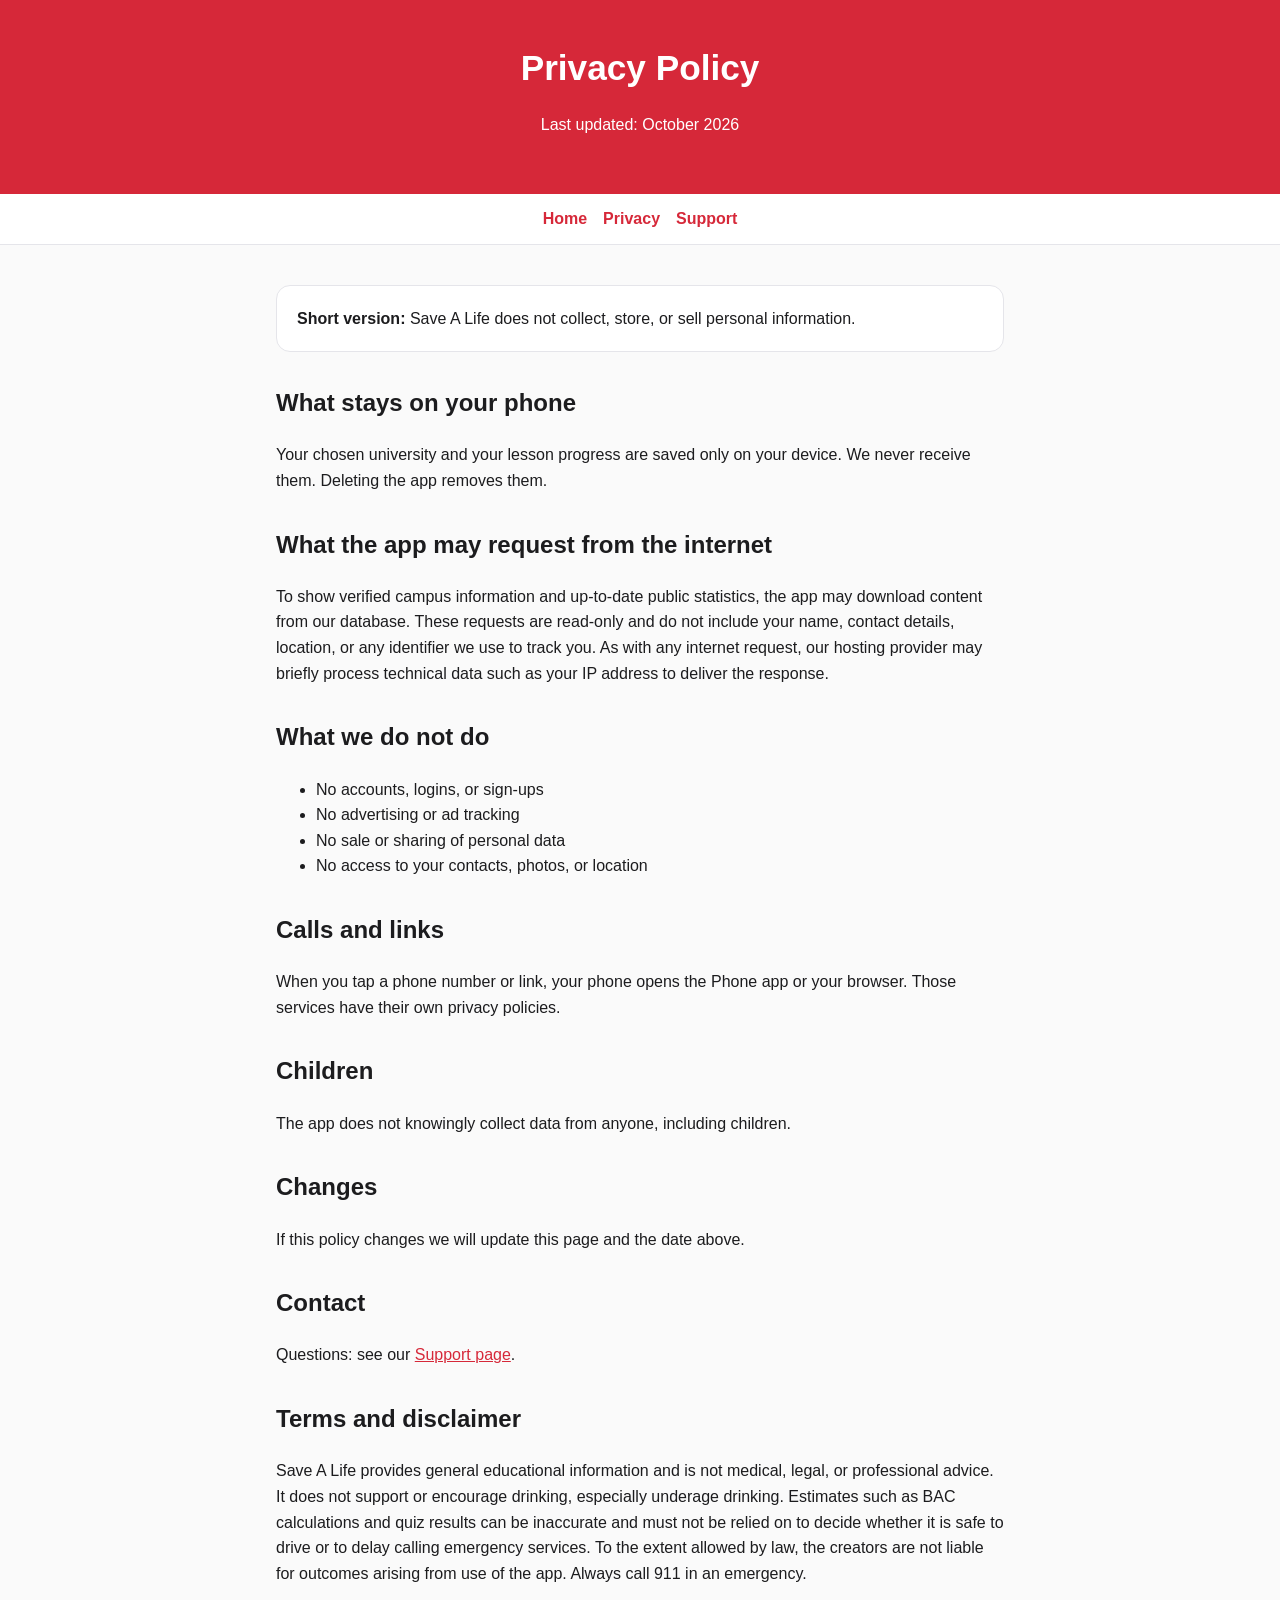
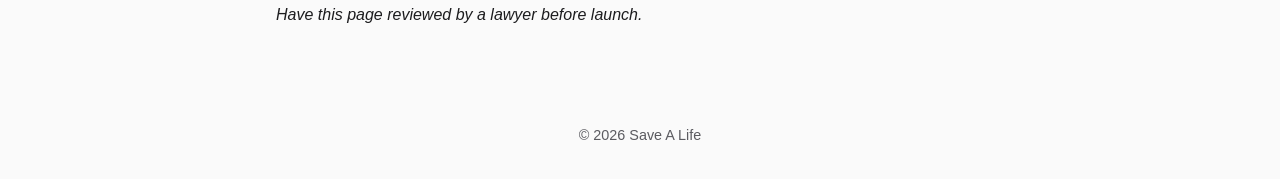
==== privacy.html @ c5a26046 "Add files via upload" ====
<!doctype html>
<html lang="en">
<head>
<meta charset="utf-8">
<meta name="viewport" content="width=device-width,initial-scale=1">
<title>Privacy Policy | Save A Life</title>
<link rel="stylesheet" href="site.css">
</head>
<body>
<header><h1>Privacy Policy</h1><p>Last updated: October 2026</p></header>
<nav><a href="index.html">Home</a><a href="privacy.html">Privacy</a><a href="support.html">Support</a></nav>
<main>
  <div class="card">
    <strong>Short version:</strong> Save A Life does not collect, store, or sell personal information.
  </div>

  <h2>What stays on your phone</h2>
  <p>Your chosen university and your lesson progress are saved only on your device. We never receive them. Deleting the app removes them.</p>

  <h2>What the app may request from the internet</h2>
  <p>To show verified campus information and up-to-date public statistics, the app may download content from our database. These requests are read-only and do not include your name, contact details, location, or any identifier we use to track you. As with any internet request, our hosting provider may briefly process technical data such as your IP address to deliver the response.</p>

  <h2>What we do not do</h2>
  <ul>
    <li>No accounts, logins, or sign-ups</li>
    <li>No advertising or ad tracking</li>
    <li>No sale or sharing of personal data</li>
    <li>No access to your contacts, photos, or location</li>
  </ul>

  <h2>Calls and links</h2>
  <p>When you tap a phone number or link, your phone opens the Phone app or your browser. Those services have their own privacy policies.</p>

  <h2>Children</h2>
  <p>The app does not knowingly collect data from anyone, including children.</p>

  <h2>Changes</h2>
  <p>If this policy changes we will update this page and the date above.</p>

  <h2>Contact</h2>
  <p>Questions: see our <a href="support.html">Support page</a>.</p>

  <h2>Terms and disclaimer</h2>
  <p>Save A Life provides general educational information and is not medical, legal, or professional advice. It does not support or encourage drinking, especially underage drinking. Estimates such as BAC calculations and quiz results can be inaccurate and must not be relied on to decide whether it is safe to drive or to delay calling emergency services. To the extent allowed by law, the creators are not liable for outcomes arising from use of the app. Always call 911 in an emergency.</p>
  <p><em>Have this page reviewed by a lawyer before launch.</em></p>
</main>
<footer>&copy; 2026 Save A Life</footer>
</body>
</html>
---- site.css ----
:root{--red:#d62839;--ink:#1c1c1e;--muted:#5b5b60;--bg:#fafafa;--card:#fff}
*{box-sizing:border-box}
body{margin:0;font-family:-apple-system,BlinkMacSystemFont,"Segoe UI",Roboto,sans-serif;color:var(--ink);background:var(--bg);line-height:1.6}
header{background:var(--red);color:#fff;padding:2.5rem 1rem;text-align:center}
header h1{margin:0 0 .5rem;font-size:2.2rem}
nav{display:flex;gap:1rem;justify-content:center;padding:.75rem;background:#fff;border-bottom:1px solid #e5e5ea;flex-wrap:wrap}
nav a{color:var(--red);text-decoration:none;font-weight:600}
main{max-width:760px;margin:0 auto;padding:1.5rem 1rem 3rem}
.card{background:var(--card);border:1px solid #e5e5ea;border-radius:14px;padding:1.25rem;margin:1rem 0}
.emergency{background:#fff1f2;border-color:#f5b5bb}
h2{margin-top:2rem}
a{color:var(--red)}
footer{text-align:center;color:var(--muted);font-size:.9rem;padding:2rem 1rem}
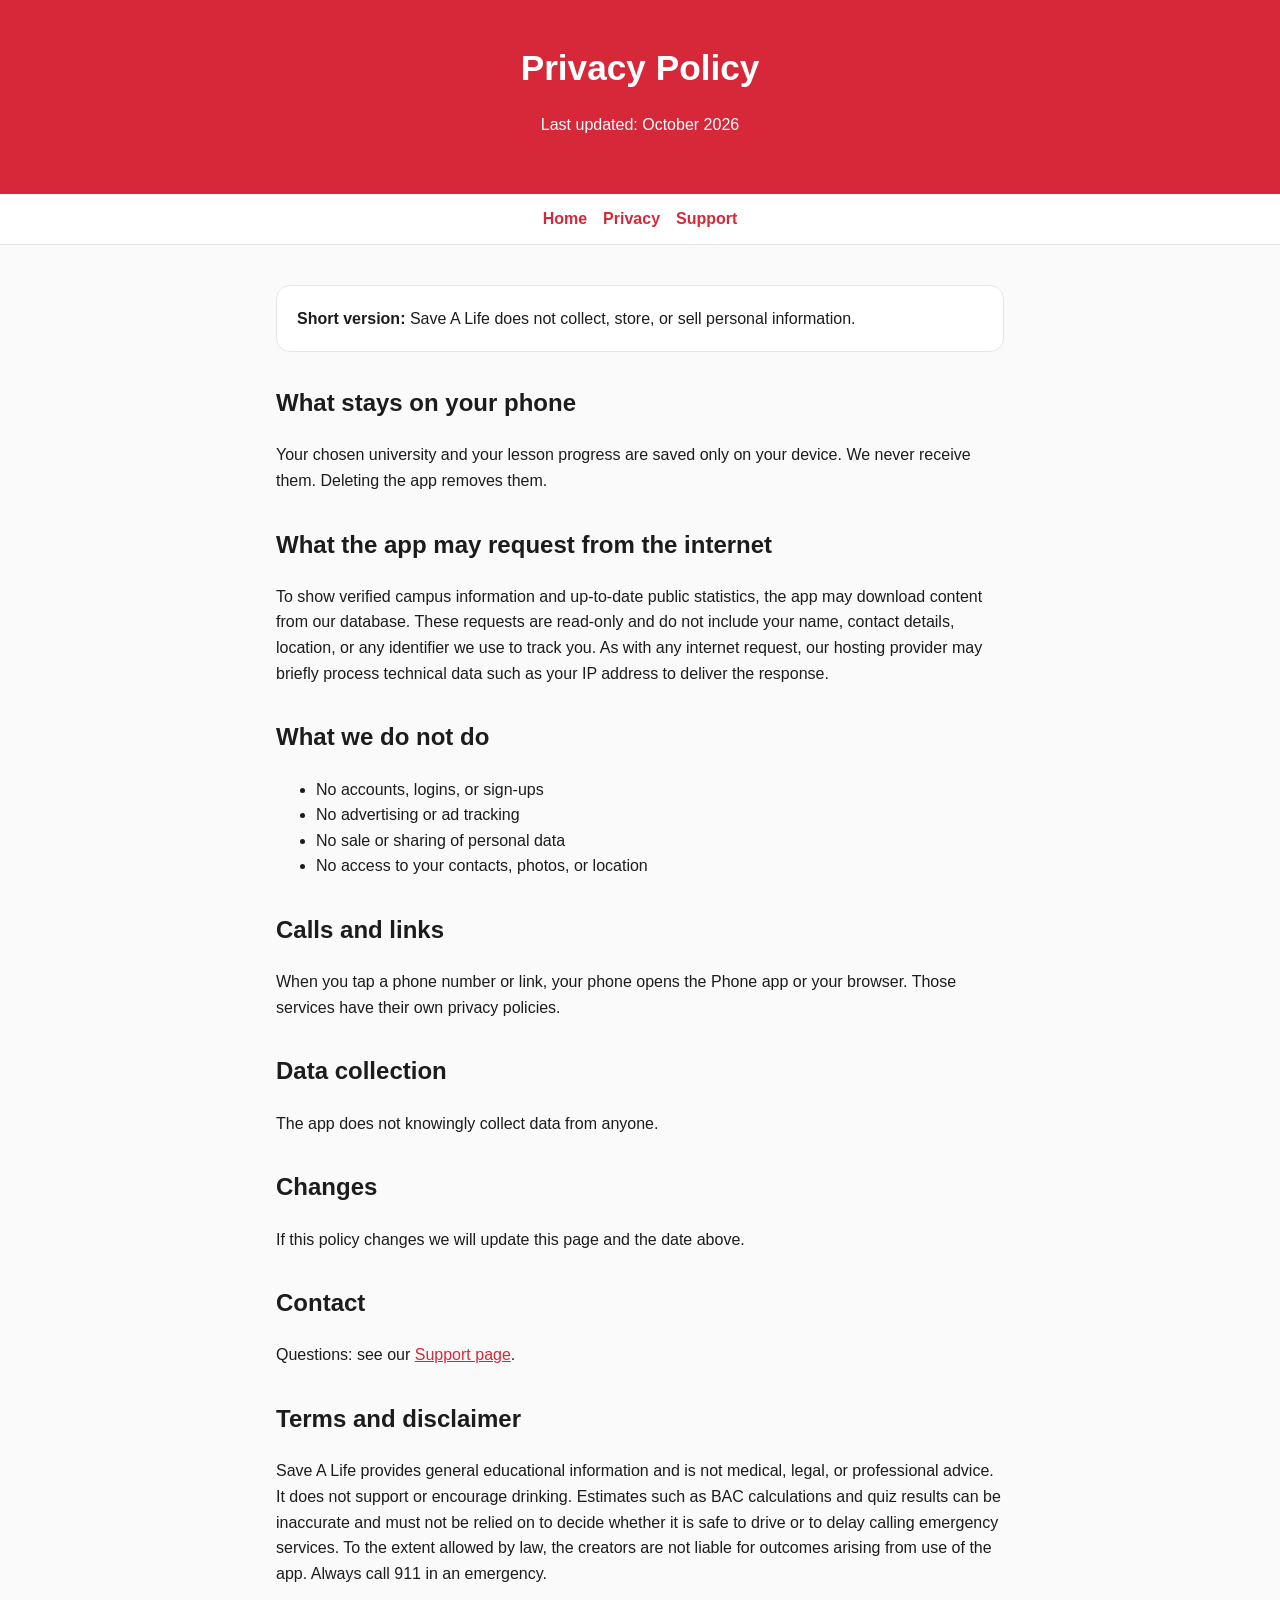
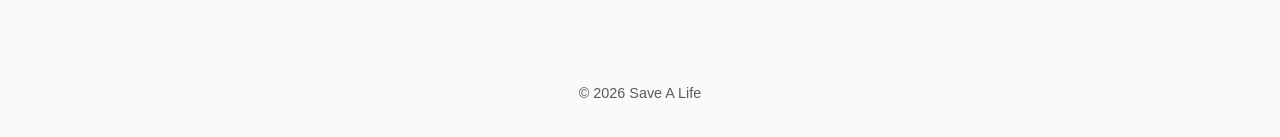
==== commit 2594055f: "Revise privacy policy sections for clarity" ====
--- a/privacy.html
+++ b/privacy.html
@@ -31,8 +31,8 @@
   <h2>Calls and links</h2>
   <p>When you tap a phone number or link, your phone opens the Phone app or your browser. Those services have their own privacy policies.</p>
 
-  <h2>Children</h2>
-  <p>The app does not knowingly collect data from anyone, including children.</p>
+  <h2>Data collection</h2>
+  <p>The app does not knowingly collect data from anyone.</p>
 
   <h2>Changes</h2>
   <p>If this policy changes we will update this page and the date above.</p>
@@ -41,8 +41,7 @@
   <p>Questions: see our <a href="support.html">Support page</a>.</p>
 
   <h2>Terms and disclaimer</h2>
-  <p>Save A Life provides general educational information and is not medical, legal, or professional advice. It does not support or encourage drinking, especially underage drinking. Estimates such as BAC calculations and quiz results can be inaccurate and must not be relied on to decide whether it is safe to drive or to delay calling emergency services. To the extent allowed by law, the creators are not liable for outcomes arising from use of the app. Always call 911 in an emergency.</p>
-  <p><em>Have this page reviewed by a lawyer before launch.</em></p>
+  <p>Save A Life provides general educational information and is not medical, legal, or professional advice. It does not support or encourage drinking. Estimates such as BAC calculations and quiz results can be inaccurate and must not be relied on to decide whether it is safe to drive or to delay calling emergency services. To the extent allowed by law, the creators are not liable for outcomes arising from use of the app. Always call 911 in an emergency.</p>
 </main>
 <footer>&copy; 2026 Save A Life</footer>
 </body>
